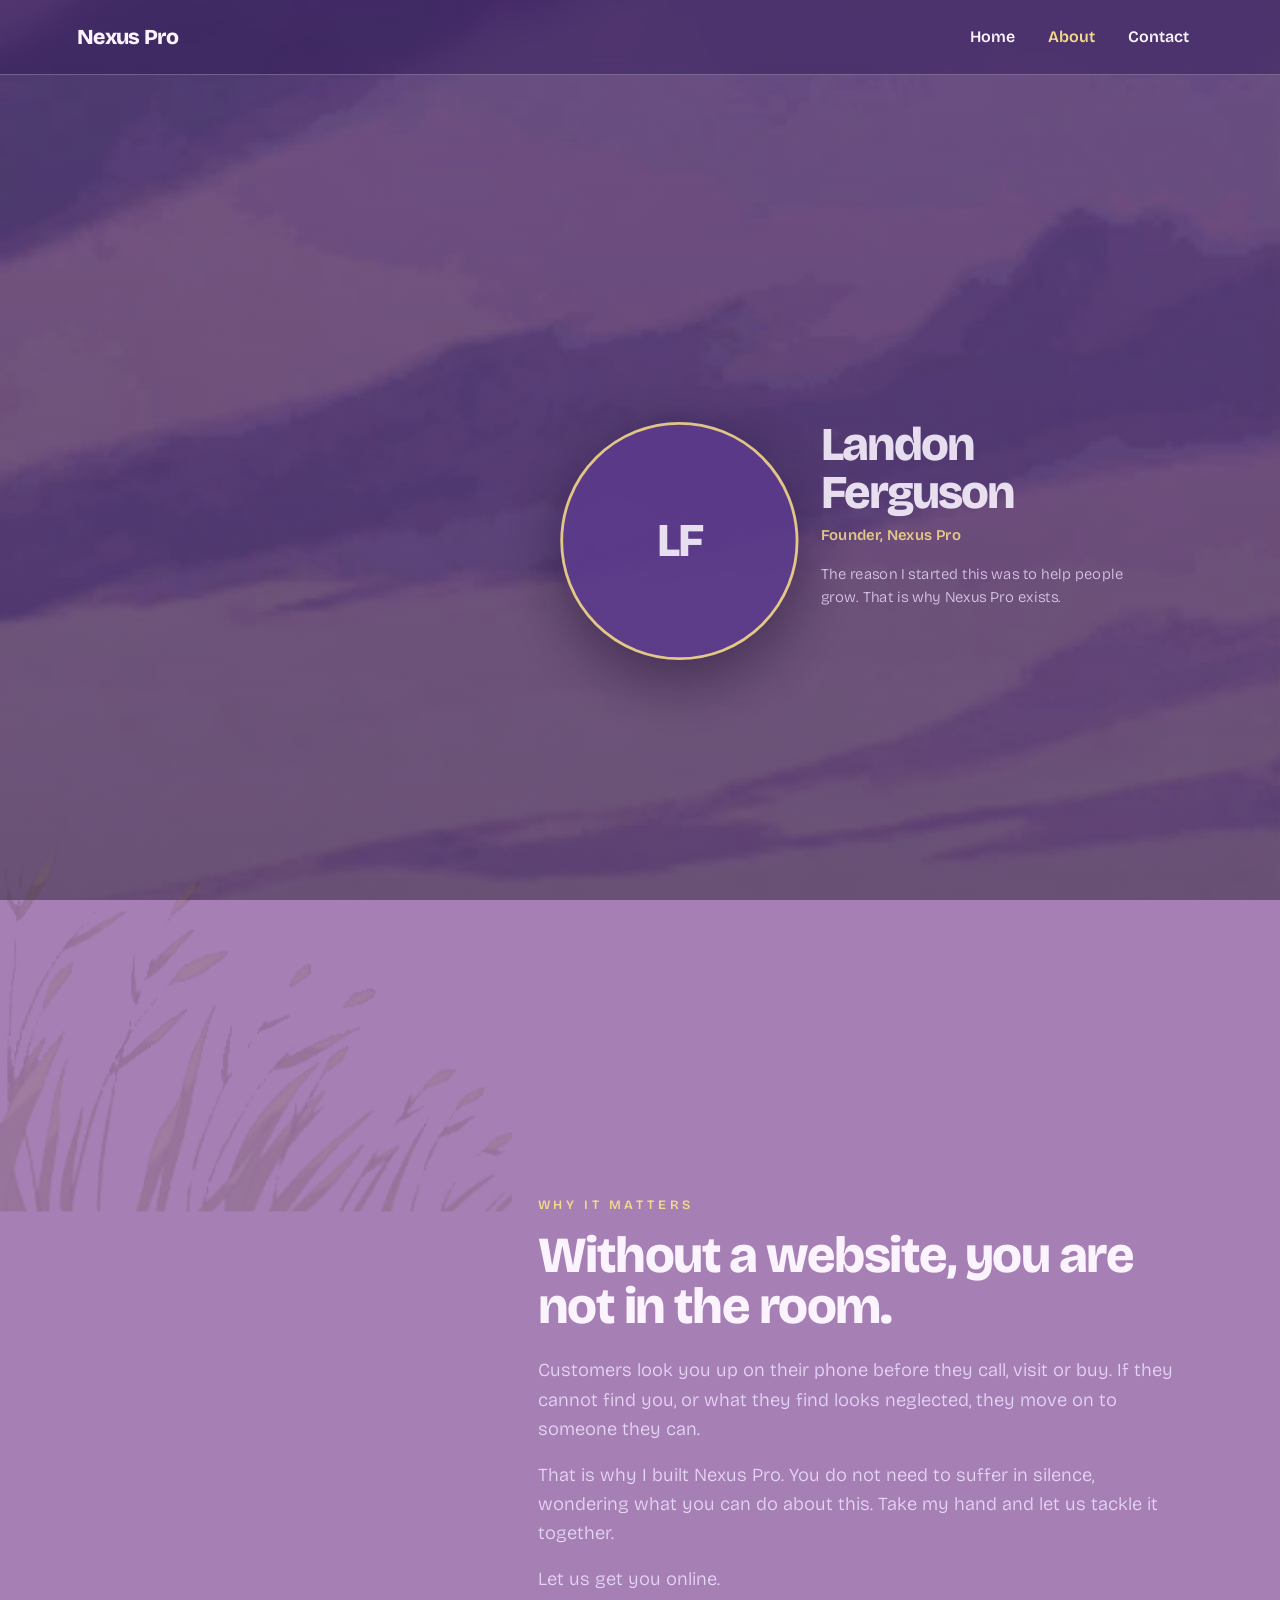
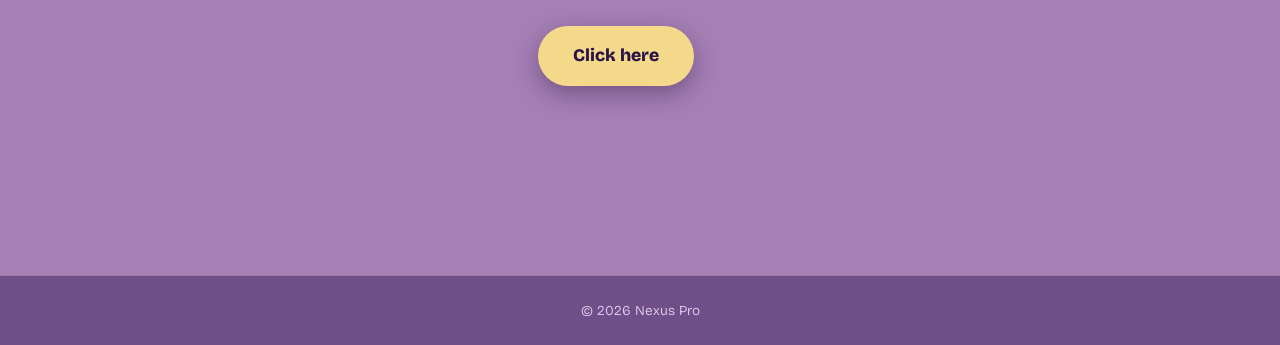
==== about.html @ a0be137f "Add files via upload" ====
<!DOCTYPE html>
<html lang="en">
<head>
<meta charset="utf-8">
<meta name="viewport" content="width=device-width, initial-scale=1">
<meta name="description" content="Nexus Pro builds websites and systems to help make your life better.">
<title>Nexus Pro | About</title>
<link rel="preconnect" href="https://fonts.googleapis.com">
<link rel="preconnect" href="https://fonts.gstatic.com" crossorigin>
<link rel="stylesheet" href="https://fonts.googleapis.com/css2?family=Bricolage+Grotesque:opsz,wght@12..96,200..800&amp;display=swap">
<link rel="stylesheet" href="style.css">
</head>
<body data-grass="scroll">

<picture class="sky">
  <source media="(min-width: 64em)" srcset="assets/sky-1200.jpg">
  <source media="(min-width: 37.5em)" srcset="assets/sky-900.jpg">
  <img src="assets/sky-600.jpg" srcset="assets/sky-600.jpg 600w, assets/sky-900.jpg 900w, assets/sky-1200.jpg 1200w" sizes="100vw" alt="">
</picture>

<header class="site-header">
  <a class="site-logo" href="index.html">Nexus Pro</a>
  <nav class="site-nav" aria-label="Main">
    <ul class="nav-list">
      <li><a class="nav-link" href="index.html">Home</a></li>
      <li><a class="nav-link" aria-current="page" href="about.html">About</a></li>
      <li><a class="nav-link" href="contact.html">Contact</a></li>
    </ul>
  </nav>
</header>

<main class="site-main">

  <section class="panel profile-section">
    <div class="pop">
      <div class="profile-photo" role="img" aria-label="Portrait placeholder for Landon Ferguson">LF</div>
      <div class="profile-text">
        <h1 class="profile-name">Landon Ferguson</h1>
        <p class="profile-role">Founder, Nexus Pro</p>
        <p class="profile-note">The reason I started this was to help people grow. That is why Nexus Pro exists.</p>
      </div>
    </div>
  </section>

  <section class="panel" id="why-it-matters">
    <div class="panel-inner">
      <p class="eyebrow">Why it matters</p>
      <h2 class="panel-title">Without a website, you are not in the room.</h2>
      <p class="panel-text">Customers look you up on their phone before they call, visit or buy. If they cannot find you, or what they find looks neglected, they move on to someone they can.</p>
      <p class="panel-text">That is why I built Nexus Pro. You do not need to suffer in silence, wondering what you can do about this. Take my hand and let us tackle it together.</p>
      <p class="panel-text">Let us get you online.</p>
      <a class="btn" href="contact.html">Click here</a>
    </div>
  </section>
</main>

<footer class="site-footer">
  <p class="footer-text">&copy; 2026 Nexus Pro</p>
</footer>

<video class="grass" src="assets/grass.webm" autoplay muted loop playsinline aria-hidden="true"></video>
<audio id="music" src="assets/calm.m4a" loop preload="auto"></audio>
<script src="script.js"></script>
</body>
</html>
---- style.css ----
/* ==========================================================================
   Nexus Pro | style.css  (Part 2: CSS styling and responsive design)

   Contents
   1. Reset
   2. Base styles (custom properties, body)
   3. Typography
   4. Layout (Grid and Flexbox)
   5. Components (cards, buttons, form, profile, grass)
   6. Interaction states (:hover, :focus, :active)
   7. Responsive design (breakpoints at 37.5em and 64em)

   Naming convention: kebab-case, block-element (e.g. .card-title).
   Approach: mobile first. Shared classes and inherited values keep the
   number of selectors low.
   ========================================================================== */


/* 1. RESET ---------------------------------------------------------------- */
*,
*::before,
*::after {
  box-sizing: border-box;
  margin: 0;
  padding: 0;
}

html {
  -webkit-text-size-adjust: 100%;
  scroll-behavior: smooth;
}

img,
picture,
video {
  display: block;
  max-width: 100%;
}

ul {
  list-style: none;
}

a {
  color: inherit;
  text-decoration: none;
}

button,
input {
  font: inherit;
  color: inherit;
}

button {
  cursor: pointer;
  border: 0;
  background: none;
}


/* 2. BASE STYLES ---------------------------------------------------------- */
:root {
  /* Font family */
  --font-main: "Bricolage Grotesque", "Helvetica Neue", Arial, sans-serif;

  /* Colour scheme */
  --color-text: #fbf4ff;
  --color-muted: #e6d6f5;
  --color-accent: #f4d98a;
  --color-ink: #2a1348;
  --color-glass: rgba(48, 24, 84, 0.45);
  --color-line: rgba(255, 255, 255, 0.25);

  /* Typography scale (ratio 1.333, perfect fourth), all in rem */
  --step-0: 1rem;
  --step-1: 1.333rem;
  --step-2: 1.777rem;
  --step-3: 2.369rem;
  --step-4: 3.157rem;
  --step-5: 4.209rem;
  --step-6: 5.61rem;
  --step-7: 7.477rem;

  /* Spacing */
  --space-1: 0.5rem;
  --space-2: 1rem;
  --space-3: 1.5rem;
  --space-4: 2.5rem;
  --space-5: 4rem;

  --radius: 1rem;
}

body {
  font-family: var(--font-main);
  font-size: var(--step-0);
  font-weight: 300;
  line-height: 1.6;
  color: var(--color-text);
  background-color: #a67fb5;
  min-height: 100vh;
  overflow-x: hidden;
}


/* 3. TYPOGRAPHY ----------------------------------------------------------- */
h1,
h2,
h3 {
  font-weight: 800;
  line-height: 1;
  letter-spacing: -0.03em;
}

h1 { font-size: var(--step-5); letter-spacing: -0.04em; }
h2 { font-size: var(--step-3); }
h3 { font-size: var(--step-1); letter-spacing: -0.01em; }

p {
  color: var(--color-muted);
  margin-bottom: var(--space-2);
}

.hero-title {
  font-size: var(--step-5);
  line-height: 0.9;
}

.hero-title-light {
  font-weight: 200;
}

.hero-lead {
  font-size: var(--step-1);
  font-weight: 200;
  line-height: 1.4;
  margin: var(--space-3) auto 0;
  max-width: 24ch;
}

.eyebrow,
.form-label {
  font-size: 0.8rem;
  font-weight: 600;
  letter-spacing: 0.28em;
  text-transform: uppercase;
  color: var(--color-accent);
}

.eyebrow {
  margin-bottom: var(--space-2);
}

.panel-title {
  font-size: var(--step-3);
  margin-bottom: var(--space-3);
}

.panel-text {
  font-size: 1.15rem;
}


/* 4. LAYOUT --------------------------------------------------------------- */
/* Page layout: CSS Grid with named areas */
body {
  display: grid;
  grid-template-columns: minmax(0, 1fr);
  grid-template-rows: auto 1fr auto;
  grid-template-areas:
    "header"
    "main"
    "footer";
}

.site-header { grid-area: header; }
.site-main   { grid-area: main; }
.site-footer { grid-area: footer; }

/* Header and navigation: Flexbox */
.site-header {
  position: sticky;
  top: 0;
  z-index: 20;
  display: flex;
  flex-wrap: wrap;
  justify-content: space-between;
  align-items: center;
  gap: var(--space-1);
  padding: var(--space-2) 5%;
  background-color: var(--color-glass);
  border-bottom: 1px solid var(--color-line);
  backdrop-filter: blur(10px);
}

.nav-list {
  display: flex;
  flex-direction: row;
  justify-content: flex-end;
  align-items: center;
  gap: 0.25rem;
}

/* Hero: Flexbox, centred */
.hero {
  min-height: 90vh;
  min-height: calc(100svh - 4rem);
  display: flex;
  flex-direction: column;
  justify-content: center;
  align-items: center;
  text-align: center;
  padding: var(--space-4) 5%;
}

/* Content panels */
.panel {
  min-height: 100vh;
  min-height: 100svh;
  display: flex;
  align-items: center;
  padding: 6rem 5% var(--space-5);
}

.panel-inner {
  width: 100%;
  max-width: 40rem;
  margin-inline: auto;
}

/* Card grid: one column on mobile */
.card-grid {
  display: grid;
  grid-template-columns: 1fr;
  gap: var(--space-2);
}

/* Profile: Grid with named areas */
.pop {
  display: grid;
  grid-template-columns: 1fr;
  grid-template-areas:
    "photo"
    "text";
  justify-items: center;
  gap: var(--space-3);
  width: 100%;
  max-width: 40rem;
  margin-inline: auto;
  text-align: center;
}

.profile-photo { grid-area: photo; }
.profile-text  { grid-area: text; }

/* Contact form: Flexbox column */
.contact-form {
  display: flex;
  flex-direction: column;
  align-items: stretch;
  gap: var(--space-1);
}

/* Contact page fits one screen between header and footer */
.contact-section {
  min-height: calc(100svh - 8.5rem);
  padding-bottom: var(--space-4);
}

/* Footer */
.site-footer {
  padding: var(--space-3) 5%;
  text-align: center;
  background-color: var(--color-glass);
  border-top: 1px solid var(--color-line);
}

.footer-text {
  margin: 0;
  font-size: 0.85rem;
}


/* 5. COMPONENTS ----------------------------------------------------------- */
/* Background sky (responsive image, see <picture> in the HTML) */
.sky {
  position: fixed;
  inset: 0;
  z-index: -1;
}

.sky img {
  width: 100%;
  height: 100%;
  object-fit: cover;
}

.sky::after {
  content: "";
  position: absolute;
  inset: 0;
  background-image: linear-gradient(rgba(36, 16, 66, 0.38), rgba(36, 16, 66, 0.5));
}

.site-logo {
  font-size: var(--step-1);
  font-weight: 800;
  letter-spacing: -0.03em;
}

.nav-link {
  display: block;
  padding: 0.4rem 0.7rem;
  font-size: 0.95rem;
  font-weight: 600;
  border-radius: 999px;
  transition: background-color 0.2s, color 0.2s, transform 0.1s;
}

.nav-link[aria-current="page"] {
  color: var(--color-accent);
}

/* Cards */
.card {
  padding: var(--space-3);
  background-color: var(--color-glass);
  border: 1px solid var(--color-line);
  border-radius: var(--radius);
  box-shadow: 0 10px 30px rgba(20, 8, 40, 0.3);
  transition: transform 0.2s, border-color 0.2s, box-shadow 0.2s;
}

.card-title {
  margin-bottom: var(--space-1);
  color: var(--color-text);
}

.card-text {
  margin: 0;
}

/* Profile */
.profile-photo {
  display: grid;
  place-items: center;
  width: 10rem;
  aspect-ratio: 1;
  font-size: var(--step-4);
  font-weight: 800;
  letter-spacing: -0.04em;
  color: var(--color-text);
  background-color: #5b3a8c;
  border: 3px solid var(--color-accent);
  border-radius: 50%;
  box-shadow: 0 20px 60px rgba(20, 8, 40, 0.5);
}

.profile-name {
  font-size: var(--step-3);
  margin-bottom: var(--space-1);
}

.profile-role {
  font-size: var(--step-0);
  color: var(--color-accent);
  font-weight: 600;
}

.profile-note {
  margin: var(--space-2) 0 0;
}

/* Buttons */
.btn {
  display: inline-flex;
  justify-content: center;
  align-items: center;
  align-self: flex-start;
  margin-top: var(--space-2);
  padding: 1rem 2.2rem;
  font-size: 1.1rem;
  font-weight: 800;
  color: var(--color-ink);
  background-color: var(--color-accent);
  border-radius: 999px;
  box-shadow: 0 8px 24px rgba(20, 8, 40, 0.35);
  transition: transform 0.15s, background-color 0.2s, box-shadow 0.2s;
}

/* Form fields */
.form-input {
  width: 100%;
  margin-bottom: var(--space-2);
  padding: 0.9rem 1rem;
  font-weight: 300;
  color: var(--color-text);
  background-color: var(--color-glass);
  border: 1px solid var(--color-line);
  border-radius: 0.75rem;
  transition: border-color 0.2s, box-shadow 0.2s;
}

.form-note {
  margin: var(--space-2) 0 0;
}

.form-note a {
  color: var(--color-accent);
  text-decoration: underline;
}

/* Grass overlay: transparent video fixed to the bottom-left, always in front */
.grass {
  position: fixed;
  left: 0;
  bottom: 0;
  z-index: 10;
  width: 55vw;
  height: auto;
  aspect-ratio: 570 / 422;
  opacity: 0;
  pointer-events: none;
  -webkit-mask-image: linear-gradient(to bottom, transparent 0, #000 14%);
  mask-image: linear-gradient(to bottom, transparent 0, #000 14%);
}


/* 6. INTERACTION STATES --------------------------------------------------- */
.nav-link:hover {
  background-color: rgba(255, 255, 255, 0.15);
  color: var(--color-accent);
}

.nav-link:active,
.btn:active {
  transform: scale(0.96);
}

.card:hover {
  transform: translateY(-4px);
  border-color: var(--color-accent);
  box-shadow: 0 16px 40px rgba(20, 8, 40, 0.45);
}

.btn:hover {
  background-color: #fbe9b0;
  box-shadow: 0 12px 30px rgba(20, 8, 40, 0.5);
  transform: translateY(-2px);
}

.form-input:hover {
  border-color: rgba(255, 255, 255, 0.5);
}

.form-input:focus {
  outline: none;
  border-color: var(--color-accent);
  box-shadow: 0 0 0 3px rgba(244, 217, 138, 0.35);
}

.nav-link:focus-visible,
.btn:focus-visible,
.site-logo:focus-visible {
  outline: 2px solid var(--color-accent);
  outline-offset: 3px;
}

@media (prefers-reduced-motion: reduce) {
  * {
    transition: none !important;
    scroll-behavior: auto !important;
  }
}


/* 7. RESPONSIVE DESIGN ---------------------------------------------------- */
/* Mobile (default, under 37.5em / 600px): single column, set above. */

/* Tablet: 37.5em (600px) and up */
@media (min-width: 37.5em) {
  .panel-title { font-size: var(--step-4); }
  .hero-title { font-size: var(--step-6); }
  .hero-lead { font-size: var(--step-2); }
  .profile-name { font-size: var(--step-4); }

  .site-header { padding-inline: 6%; }
  .nav-link { padding: 0.5rem 0.9rem; font-size: 1rem; }

  /* Two-column card grid */
  .card-grid {
    grid-template-columns: repeat(2, 1fr);
  }

  /* Profile switches to two columns: photo beside text */
  .pop {
    grid-template-columns: auto 1fr;
    grid-template-areas: "photo text";
    justify-items: start;
    text-align: left;
  }

  .profile-photo { width: 14rem; }
  .grass { width: 45vw; }
}

/* Desktop: 64em (1024px) and up */
@media (min-width: 64em) {
  .hero-title { font-size: var(--step-7); }
  .hero-lead { font-size: var(--step-3); }

  /* Content sits on the right so the grass has room on the left */
  .panel-inner,
  .pop {
    margin-left: auto;
    margin-right: 0;
  }

  .panel { padding-right: 8%; }
  .profile-photo { width: 16rem; }
  .grass { width: min(40vw, 36rem); }
}
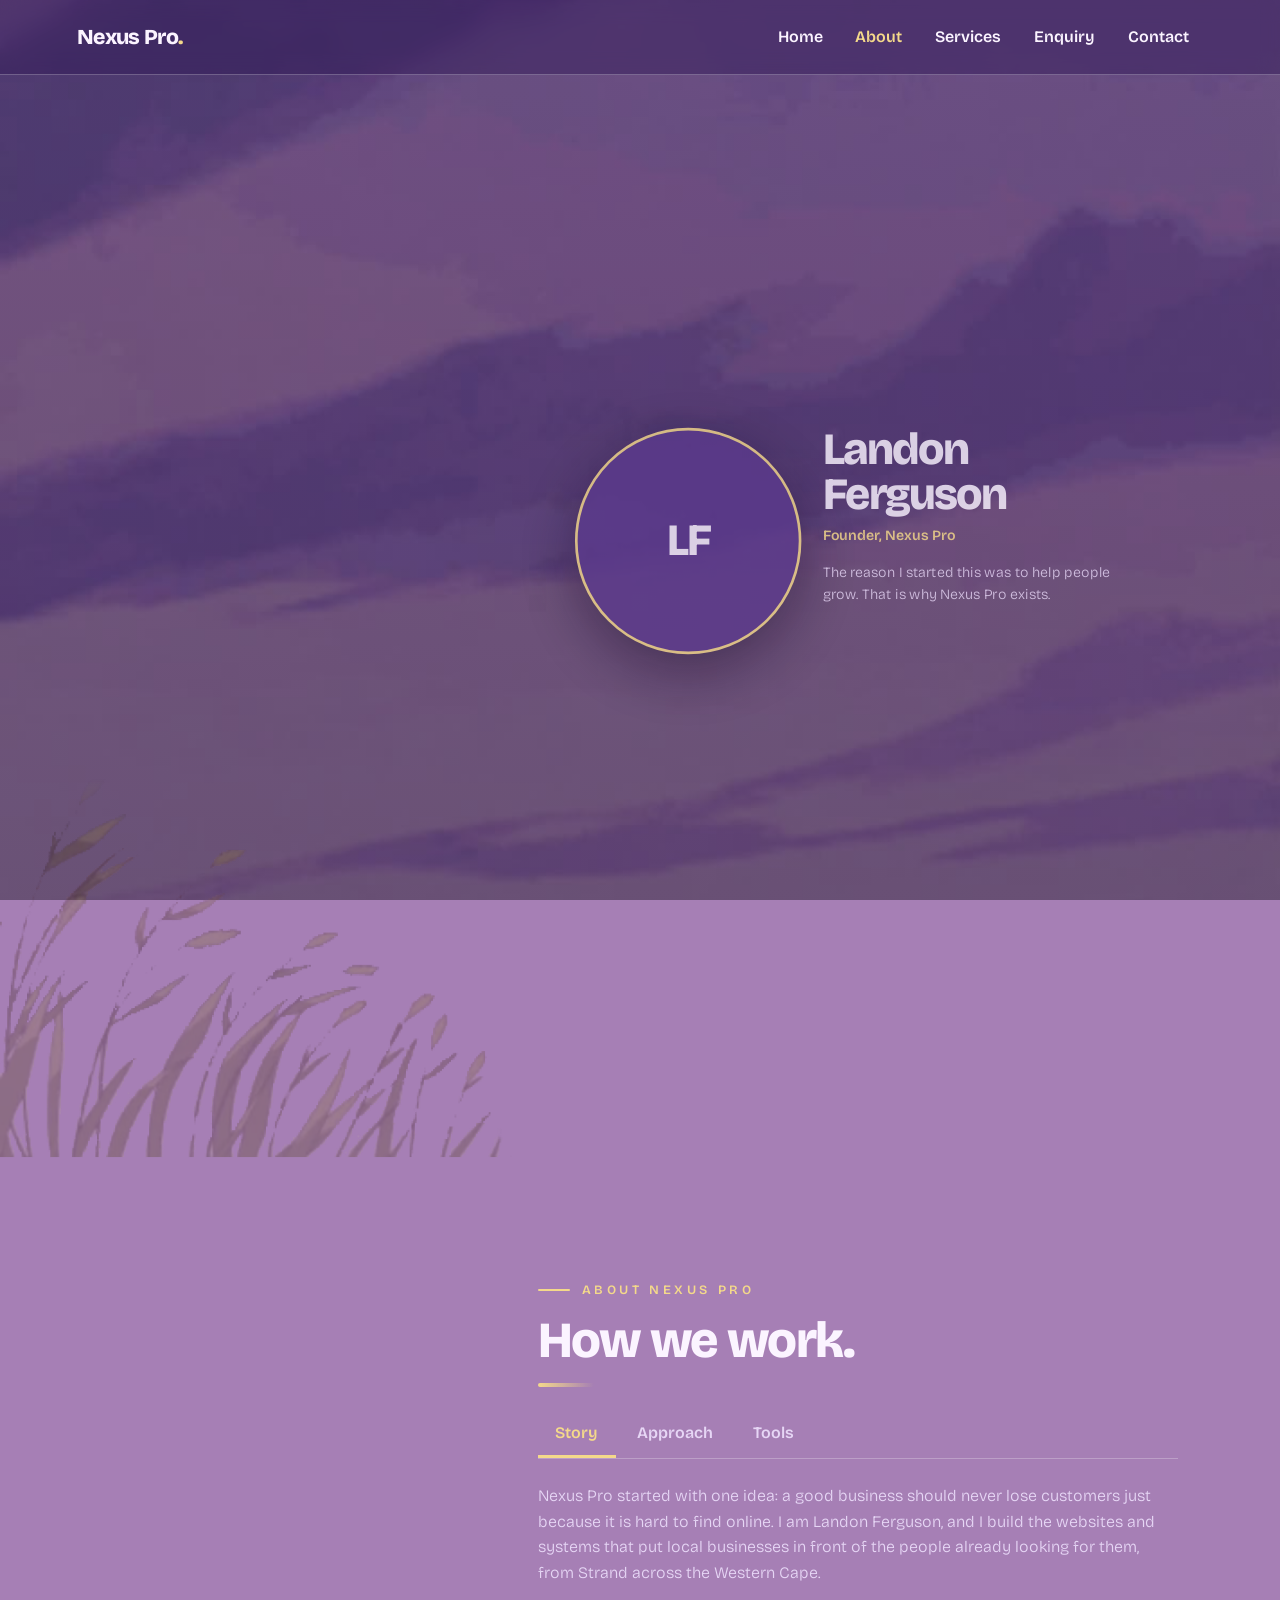
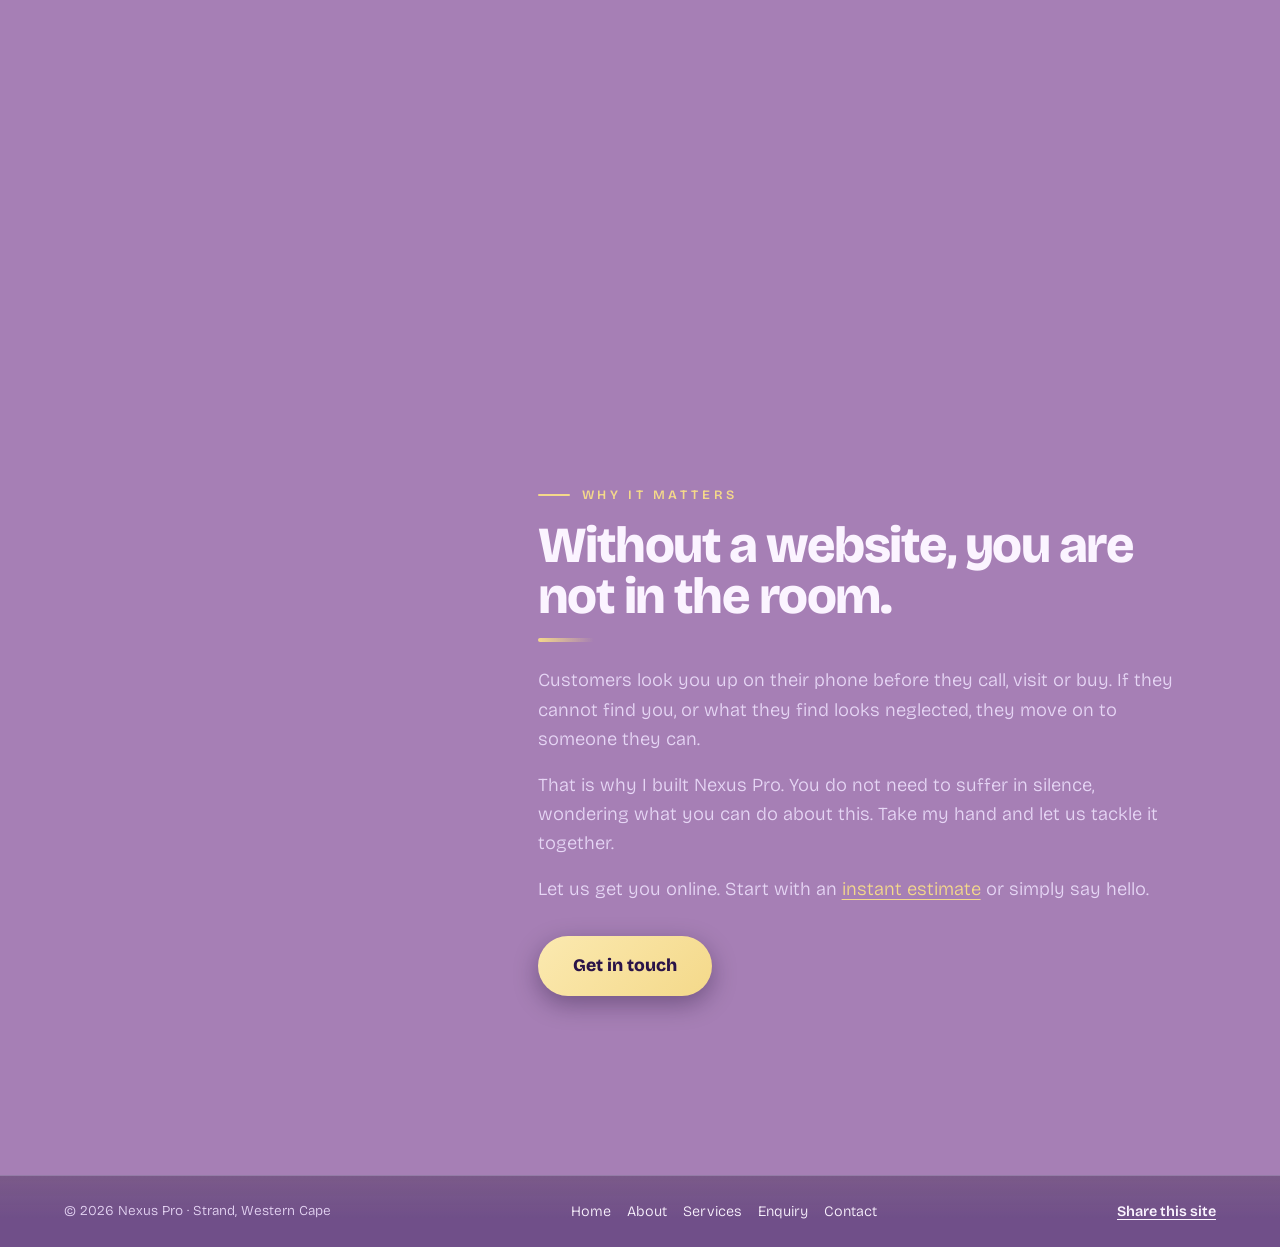
==== commit 42e611c8: "Add files via upload" ====
--- a/about.html
+++ b/about.html
@@ -3,8 +3,20 @@
 <head>
 <meta charset="utf-8">
 <meta name="viewport" content="width=device-width, initial-scale=1">
-<meta name="description" content="Nexus Pro builds websites and systems to help make your life better.">
-<title>Nexus Pro | About</title>
+<title>About Nexus Pro | Website Developer in Strand</title>
+<meta name="description" content="Meet Landon Ferguson, founder of Nexus Pro, a Strand web developer who builds websites and systems that help small businesses grow online.">
+<link rel="canonical" href="https://nexus-pro.netlify.app/about.html">
+<meta property="og:type" content="website">
+<meta property="og:site_name" content="Nexus Pro">
+<meta property="og:locale" content="en_ZA">
+<meta property="og:title" content="About Nexus Pro | Website Developer in Strand">
+<meta property="og:description" content="Meet Landon Ferguson, founder of Nexus Pro, a Strand web developer who builds websites and systems that help small businesses grow online.">
+<meta property="og:url" content="https://nexus-pro.netlify.app/about.html">
+<meta property="og:image" content="https://nexus-pro.netlify.app/assets/nexus-pro-social-preview.jpg">
+<meta property="og:image:alt" content="Nexus Pro: websites and systems that work">
+<meta name="twitter:card" content="summary_large_image">
+<meta name="theme-color" content="#2a1348">
+<link rel="icon" href="assets/favicon.svg" type="image/svg+xml">
 <link rel="preconnect" href="https://fonts.googleapis.com">
 <link rel="preconnect" href="https://fonts.gstatic.com" crossorigin>
 <link rel="stylesheet" href="https://fonts.googleapis.com/css2?family=Bricolage+Grotesque:opsz,wght@12..96,200..800&amp;display=swap">
@@ -12,32 +24,73 @@
 </head>
 <body data-grass="scroll">
 
+<a class="skip-link" href="#main">Skip to main content</a>
+
 <picture class="sky">
-  <source media="(min-width: 64em)" srcset="assets/sky-1200.jpg">
-  <source media="(min-width: 37.5em)" srcset="assets/sky-900.jpg">
-  <img src="assets/sky-600.jpg" srcset="assets/sky-600.jpg 600w, assets/sky-900.jpg 900w, assets/sky-1200.jpg 1200w" sizes="100vw" alt="">
+  <source media="(min-width: 64em)" srcset="assets/purple-sky-background-1200.jpg">
+  <source media="(min-width: 37.5em)" srcset="assets/purple-sky-background-900.jpg">
+  <img src="assets/purple-sky-background-600.jpg" srcset="assets/purple-sky-background-600.jpg 600w, assets/purple-sky-background-900.jpg 900w, assets/purple-sky-background-1200.jpg 1200w" sizes="100vw" alt="" width="1200" height="881" fetchpriority="high">
 </picture>
 
 <header class="site-header">
   <a class="site-logo" href="index.html">Nexus Pro</a>
-  <nav class="site-nav" aria-label="Main">
+  <button class="nav-toggle" type="button" aria-expanded="false" aria-controls="site-nav">
+    <span class="nav-toggle-bars" aria-hidden="true"></span>
+    <span class="visually-hidden">Menu</span>
+  </button>
+  <nav class="site-nav" id="site-nav" aria-label="Main">
     <ul class="nav-list">
       <li><a class="nav-link" href="index.html">Home</a></li>
       <li><a class="nav-link" aria-current="page" href="about.html">About</a></li>
+      <li><a class="nav-link" href="services.html">Services</a></li>
+      <li><a class="nav-link" href="enquiry.html">Enquiry</a></li>
       <li><a class="nav-link" href="contact.html">Contact</a></li>
     </ul>
   </nav>
 </header>
 
-<main class="site-main">
+<main class="site-main" id="main">
 
   <section class="panel profile-section">
     <div class="pop">
-      <div class="profile-photo" role="img" aria-label="Portrait placeholder for Landon Ferguson">LF</div>
+      <div class="profile-photo" role="img" aria-label="Landon Ferguson initials monogram">LF</div>
       <div class="profile-text">
         <h1 class="profile-name">Landon Ferguson</h1>
         <p class="profile-role">Founder, Nexus Pro</p>
         <p class="profile-note">The reason I started this was to help people grow. That is why Nexus Pro exists.</p>
+      </div>
+    </div>
+  </section>
+
+  <section class="panel" id="about-tabs">
+    <div class="panel-inner">
+      <p class="eyebrow">About Nexus Pro</p>
+      <h2 class="panel-title">How we work.</h2>
+      <div class="tabs" data-reveal>
+        <div class="tablist" role="tablist" aria-label="About Nexus Pro">
+          <button class="tab" type="button" role="tab" id="tab-story" aria-selected="true" aria-controls="panel-story">Story</button>
+          <button class="tab" type="button" role="tab" id="tab-approach" aria-selected="false" aria-controls="panel-approach" tabindex="-1">Approach</button>
+          <button class="tab" type="button" role="tab" id="tab-tools" aria-selected="false" aria-controls="panel-tools" tabindex="-1">Tools</button>
+        </div>
+        <div class="tabpanel" role="tabpanel" id="panel-story" aria-labelledby="tab-story" tabindex="0">
+          <p>Nexus Pro started with one idea: a good business should never lose customers just because it is hard to find online. I am Landon Ferguson, and I build the websites and systems that put local businesses in front of the people already looking for them, from Strand across the Western Cape.</p>
+        </div>
+        <div class="tabpanel" role="tabpanel" id="panel-approach" aria-labelledby="tab-approach" tabindex="0" hidden>
+          <ol class="panel-list">
+            <li><strong>Listen.</strong> We agree on your goals and what success looks like.</li>
+            <li><strong>Design.</strong> You see the layout before anything is built.</li>
+            <li><strong>Build.</strong> Fast, mobile-friendly pages with clean code.</li>
+            <li><strong>Launch and support.</strong> We publish, test everything and stay available.</li>
+          </ol>
+        </div>
+        <div class="tabpanel" role="tabpanel" id="panel-tools" aria-labelledby="tab-tools" tabindex="0" hidden>
+          <ul class="panel-list">
+            <li>HTML, CSS and JavaScript for the foundations.</li>
+            <li>Leaflet and OpenStreetMap for interactive maps.</li>
+            <li>GitHub to keep every change on record, and Netlify to publish.</li>
+          </ul>
+          <p>Nothing exotic: tools that are fast, secure and easy to maintain. See the <a class="text-link" href="services.html">full list of services</a>.</p>
+        </div>
       </div>
     </div>
   </section>
@@ -48,18 +101,22 @@
       <h2 class="panel-title">Without a website, you are not in the room.</h2>
       <p class="panel-text">Customers look you up on their phone before they call, visit or buy. If they cannot find you, or what they find looks neglected, they move on to someone they can.</p>
       <p class="panel-text">That is why I built Nexus Pro. You do not need to suffer in silence, wondering what you can do about this. Take my hand and let us tackle it together.</p>
-      <p class="panel-text">Let us get you online.</p>
-      <a class="btn" href="contact.html">Click here</a>
+      <p class="panel-text">Let us get you online. Start with an <a class="text-link" href="enquiry.html">instant estimate</a> or simply say hello.</p>
+      <a class="btn" href="contact.html">Get in touch</a>
     </div>
   </section>
 </main>
 
 <footer class="site-footer">
-  <p class="footer-text">&copy; 2026 Nexus Pro</p>
+  <div class="footer-inner">
+    <p class="footer-text">&copy; 2026 Nexus Pro &middot; Strand, Western Cape</p>
+    <nav class="footer-nav" aria-label="Footer"><a href="index.html">Home</a><a href="about.html">About</a><a href="services.html">Services</a><a href="enquiry.html">Enquiry</a><a href="contact.html">Contact</a></nav>
+    <button class="footer-share" type="button" data-share>Share this site</button>
+  </div>
 </footer>
 
-<video class="grass" src="assets/grass.webm" autoplay muted loop playsinline aria-hidden="true"></video>
-<audio id="music" src="assets/calm.m4a" loop preload="auto"></audio>
-<script src="script.js"></script>
+<video class="grass" src="assets/grass.webm" muted loop playsinline preload="none" width="570" height="422" aria-hidden="true"></video>
+<audio id="music" src="assets/calm.m4a" loop preload="metadata"></audio>
+<script src="script.js" defer></script>
 </body>
 </html>
--- a/style.css
+++ b/style.css
@@ -9,6 +9,12 @@
    5. Components (cards, buttons, form, profile, grass)
    6. Interaction states (:hover, :focus, :active)
    7. Responsive design (breakpoints at 37.5em and 64em)
+   8. Part 3: accessibility helpers, footer, reveal animation
+   9. Part 3: accordion, tabs, modal
+  10. Part 3: services catalogue
+  11. Part 3: forms, results, map
+  12. Part 3: responsive additions
+  13. Part 2 feedback fixes: hamburger menu, tablet scale, grass, decoration, images
 
    Naming convention: kebab-case, block-element (e.g. .card-title).
    Approach: mobile first. Shared classes and inherited values keep the
@@ -197,9 +203,10 @@
 .nav-list {
   display: flex;
   flex-direction: row;
+  flex-wrap: wrap;
   justify-content: flex-end;
   align-items: center;
-  gap: 0.25rem;
+  gap: 0.1rem;
 }
 
 /* Hero: Flexbox, centred */
@@ -311,8 +318,8 @@
 
 .nav-link {
   display: block;
-  padding: 0.4rem 0.7rem;
-  font-size: 0.95rem;
+  padding: 0.55rem 0.5rem;
+  font-size: 0.9rem;
   font-weight: 600;
   border-radius: 999px;
   transition: background-color 0.2s, color 0.2s, transform 0.1s;
@@ -521,3 +528,631 @@
   .profile-photo { width: 16rem; }
   .grass { width: min(40vw, 36rem); }
 }
+
+
+/* 8. PART 3: ACCESSIBILITY HELPERS, FOOTER, REVEAL ------------------------ */
+/* Author display rules (such as .btn) would otherwise override the hidden attribute */
+[hidden] { display: none !important; }
+
+.skip-link {
+  position: absolute;
+  left: var(--space-2);
+  top: -5rem;
+  z-index: 100;
+  padding: 0.7rem 1.2rem;
+  font-weight: 800;
+  color: var(--color-ink);
+  background-color: var(--color-accent);
+  border-radius: 999px;
+  transition: top 0.2s;
+}
+
+.skip-link:focus { top: var(--space-1); }
+
+.visually-hidden,
+.hp-field {
+  position: absolute;
+  width: 1px;
+  height: 1px;
+  margin: -1px;
+  overflow: hidden;
+  clip: rect(0 0 0 0);
+  white-space: nowrap;
+  border: 0;
+}
+
+.text-link {
+  color: var(--color-accent);
+  text-decoration: underline;
+  text-underline-offset: 0.2em;
+}
+
+.text-link:hover { color: #fbe9b0; }
+
+.panel-text a:not(.btn),
+.accordion-panel a {
+  color: var(--color-accent);
+  text-decoration: underline;
+  text-underline-offset: 0.2em;
+}
+
+.panel-top { align-items: flex-start; min-height: 0; padding-top: 7rem; }
+.panel-compact { min-height: 0; }
+.panel-inner-wide { max-width: 60rem; }
+
+.panel-list {
+  margin: 0 0 var(--space-2) 1.4rem;
+  color: var(--color-muted);
+  list-style: disc;
+}
+
+ol.panel-list { list-style: decimal; }
+.panel-list li { margin-bottom: 0.4rem; }
+.panel-list strong { color: var(--color-text); font-weight: 600; }
+
+.hero-actions {
+  display: flex;
+  flex-wrap: wrap;
+  justify-content: center;
+  gap: var(--space-2);
+  margin-top: var(--space-3);
+}
+
+.hero-actions .btn { margin-top: 0; }
+
+.btn-ghost {
+  color: var(--color-text);
+  background-color: transparent;
+  border: 1px solid var(--color-accent);
+  box-shadow: none;
+}
+
+.btn-ghost:hover { color: var(--color-ink); }
+.btn-small { padding: 0.65rem 1.3rem; font-size: 0.95rem; }
+.btn[disabled] { opacity: 0.6; cursor: wait; }
+
+.footer-inner {
+  display: flex;
+  flex-wrap: wrap;
+  justify-content: space-between;
+  align-items: center;
+  gap: var(--space-2);
+}
+
+.footer-nav { display: flex; flex-wrap: wrap; gap: 0.25rem 1rem; font-size: 0.9rem; }
+.footer-nav a:hover,
+.footer-share:hover { color: var(--color-accent); text-decoration: underline; }
+.footer-share { font-size: 0.9rem; font-weight: 600; text-decoration: underline; text-underline-offset: 0.2em; }
+.footer-nav a:focus-visible,
+.footer-share:focus-visible,
+.text-link:focus-visible,
+.panel-text a:focus-visible { outline: 2px solid var(--color-accent); outline-offset: 3px; border-radius: 4px; }
+
+/* Scroll reveal: JavaScript adds .reveal, then .is-visible when the element enters the screen */
+.reveal {
+  opacity: 0;
+  transform: translateY(1.5rem);
+  transition: opacity 0.6s ease, transform 0.6s ease;
+  transition-delay: calc(var(--i, 0) * 80ms);
+}
+
+.reveal.is-visible { opacity: 1; transform: none; }
+
+@keyframes fade-up {
+  from { opacity: 0; transform: translateY(0.5rem); }
+  to { opacity: 1; transform: none; }
+}
+
+
+/* 9. PART 3: ACCORDION, TABS, MODAL --------------------------------------- */
+.accordion { display: grid; gap: var(--space-1); margin-bottom: var(--space-2); }
+
+.accordion-item {
+  overflow: hidden;
+  background-color: var(--color-glass);
+  border: 1px solid var(--color-line);
+  border-radius: var(--radius);
+}
+
+.accordion-heading { font-size: var(--step-1); line-height: 1.2; }
+
+.accordion-trigger {
+  display: flex;
+  justify-content: space-between;
+  align-items: center;
+  gap: var(--space-2);
+  width: 100%;
+  min-height: 3.5rem;
+  padding: var(--space-2) var(--space-3);
+  font-weight: 600;
+  text-align: left;
+  transition: background-color 0.2s;
+}
+
+.accordion-trigger::after {
+  content: "+";
+  flex: none;
+  font-size: var(--step-2);
+  line-height: 1;
+  color: var(--color-accent);
+  transition: transform 0.25s;
+}
+
+.accordion-trigger:hover { background-color: rgba(255, 255, 255, 0.08); }
+.accordion-trigger[aria-expanded="true"]::after { transform: rotate(45deg); }
+.accordion-trigger:focus-visible { outline: 2px solid var(--color-accent); outline-offset: -4px; }
+
+.accordion-panel {
+  display: grid;
+  grid-template-rows: 0fr;
+  transition: grid-template-rows 0.3s ease;
+}
+
+.accordion-panel.is-open { grid-template-rows: 1fr; }
+.accordion-panel-inner { min-height: 0; overflow: hidden; }
+.accordion-panel-inner p { margin: 0; padding: 0 var(--space-3) var(--space-3); }
+
+.tablist {
+  display: flex;
+  flex-wrap: wrap;
+  gap: 0.25rem;
+  margin-bottom: var(--space-3);
+  border-bottom: 1px solid var(--color-line);
+}
+
+.tab {
+  min-height: 2.75rem;
+  padding: 0.6rem 1.1rem;
+  font-weight: 600;
+  color: var(--color-muted);
+  border-bottom: 3px solid transparent;
+  border-radius: 0.5rem 0.5rem 0 0;
+  transition: color 0.2s, background-color 0.2s, border-color 0.2s;
+}
+
+.tab:hover { color: var(--color-accent); background-color: rgba(255, 255, 255, 0.08); }
+.tab[aria-selected="true"] { color: var(--color-accent); border-bottom-color: var(--color-accent); }
+.tab:focus-visible,
+.tabpanel:focus-visible { outline: 2px solid var(--color-accent); outline-offset: 2px; }
+.tabpanel { animation: fade-up 0.35s ease; }
+.tabpanel[hidden] { display: none; }
+
+.modal {
+  width: min(36rem, calc(100% - 2rem));
+  max-height: calc(100dvh - 2rem);
+  margin: auto;
+  padding: 0;
+  overflow: auto;
+  color: var(--color-text);
+  background-color: #2c1650;
+  border: 1px solid var(--color-line);
+  border-radius: var(--radius);
+  box-shadow: 0 30px 80px rgba(10, 4, 24, 0.6);
+  opacity: 0;
+  transform: translateY(1rem) scale(0.97);
+  transition: opacity 0.25s, transform 0.25s, overlay 0.25s allow-discrete, display 0.25s allow-discrete;
+}
+
+.modal[open] { opacity: 1; transform: none; }
+
+@starting-style {
+  .modal[open] { opacity: 0; transform: translateY(1rem) scale(0.97); }
+}
+
+.modal::backdrop {
+  background-color: rgba(16, 6, 34, 0.65);
+  backdrop-filter: blur(4px);
+}
+
+.modal-body { position: relative; padding: var(--space-4) var(--space-3) var(--space-3); }
+.modal-title { font-size: var(--step-3); margin-bottom: var(--space-2); }
+.modal-subtitle { margin: var(--space-2) 0 var(--space-1); font-size: var(--step-0); letter-spacing: 0.02em; color: var(--color-accent); }
+
+.modal-close {
+  position: absolute;
+  top: var(--space-1);
+  right: var(--space-1);
+  display: grid;
+  place-items: center;
+  width: 2.75rem;
+  height: 2.75rem;
+  font-size: var(--step-2);
+  line-height: 1;
+  border-radius: 50%;
+  transition: background-color 0.2s;
+}
+
+.modal-close:hover { background-color: rgba(255, 255, 255, 0.15); }
+.modal-close:focus-visible { outline: 2px solid var(--color-accent); }
+body:has(dialog[open]) { overflow: hidden; }
+
+
+/* 10. PART 3: SERVICES CATALOGUE ------------------------------------------ */
+.catalogue-controls { display: grid; grid-template-columns: 1fr; gap: 0 var(--space-2); margin-top: var(--space-3); }
+
+.catalogue-bar {
+  display: flex;
+  flex-wrap: wrap;
+  justify-content: space-between;
+  align-items: center;
+  gap: var(--space-1);
+  min-height: 2.75rem;
+  margin-bottom: var(--space-2);
+}
+
+.catalogue-status { margin: 0; font-size: 0.95rem; }
+.catalogue-message { padding: var(--space-3); background-color: var(--color-glass); border: 1px solid var(--color-line); border-radius: var(--radius); }
+.catalogue-message[hidden] { display: none; }
+.catalogue-message p { margin-bottom: var(--space-2); }
+.catalogue-message p:last-child { margin-bottom: 0; }
+
+.service-grid { display: grid; grid-template-columns: 1fr; gap: var(--space-2); }
+.service-card { display: flex; flex-direction: column; align-items: flex-start; }
+.service-card .card-text { flex: 1; margin-bottom: var(--space-2); }
+
+.pill {
+  display: inline-block;
+  margin-bottom: var(--space-1);
+  padding: 0.2rem 0.7rem;
+  font-size: 0.72rem;
+  font-weight: 600;
+  letter-spacing: 0.14em;
+  text-transform: uppercase;
+  color: var(--color-ink);
+  background-color: var(--color-accent);
+  border-radius: 999px;
+}
+
+.price { margin-bottom: 0.25rem; font-size: var(--step-2); font-weight: 800; line-height: 1.1; color: var(--color-text); }
+.price-unit { font-size: 0.9rem; font-weight: 300; color: var(--color-muted); }
+.service-meta { margin-bottom: var(--space-2); font-size: 0.95rem; }
+
+
+/* 11. PART 3: FORMS, RESULTS, MAP ----------------------------------------- */
+.form-field { display: flex; flex-direction: column; }
+.form-field .form-input { margin-bottom: 0.25rem; }
+.form-optional { font-weight: 300; letter-spacing: 0.05em; text-transform: none; color: var(--color-muted); }
+.form-hint { margin: 0 0 0.35rem; font-size: 0.85rem; }
+.form-error { min-height: 1.4rem; margin: 0 0 var(--space-1); font-size: 0.9rem; color: #ffb3a7; }
+.form-input[aria-invalid="true"] { border-color: #ff9d8e; }
+.form-input[aria-invalid="true"]:focus { box-shadow: 0 0 0 3px rgba(255, 157, 142, 0.35); }
+.form-input option { color: var(--color-ink); background-color: #fbf4ff; }
+textarea.form-input { min-height: 8rem; resize: vertical; }
+.form-counter { margin: -0.5rem 0 var(--space-1); font-size: 0.85rem; text-align: right; }
+
+.form-summary {
+  margin-bottom: var(--space-2);
+  padding: var(--space-2);
+  color: #ffd9d2;
+  background-color: rgba(120, 30, 20, 0.45);
+  border: 1px solid #ff9d8e;
+  border-radius: 0.75rem;
+}
+
+.form-summary[hidden],
+.result[hidden] { display: none; }
+
+.form-fieldset { margin-bottom: var(--space-2); border: 0; }
+.form-fieldset legend { margin-bottom: 0.35rem; }
+
+.choice { display: flex; align-items: center; gap: 0.7rem; min-height: 2.75rem; cursor: pointer; }
+.choice input { flex: none; width: 1.3rem; height: 1.3rem; accent-color: var(--color-accent); }
+.choice input:focus-visible { outline: 2px solid var(--color-accent); outline-offset: 2px; }
+
+.result {
+  margin-top: var(--space-4);
+  padding: var(--space-3);
+  background-color: var(--color-glass);
+  border: 1px solid var(--color-accent);
+  border-radius: var(--radius);
+  box-shadow: 0 10px 30px rgba(20, 8, 40, 0.3);
+  animation: fade-up 0.4s ease;
+}
+
+.result:focus { outline: none; }
+.result-title { margin-bottom: var(--space-2); font-size: var(--step-2); }
+.result-list { margin-bottom: var(--space-2); }
+.result-row { display: grid; grid-template-columns: 1fr; padding: 0.6rem 0; border-bottom: 1px solid var(--color-line); }
+.result-row dt { font-size: 0.8rem; font-weight: 600; letter-spacing: 0.18em; text-transform: uppercase; color: var(--color-accent); }
+.result-row dd { color: var(--color-text); font-weight: 600; }
+.result-note { font-size: 0.95rem; }
+.result-actions { display: flex; flex-wrap: wrap; gap: var(--space-1); }
+.result-actions .btn { margin-top: 0; }
+
+.email-preview {
+  max-height: 16rem;
+  margin-bottom: var(--space-2);
+  padding: var(--space-2);
+  overflow: auto;
+  font-family: ui-monospace, "SFMono-Regular", Menlo, Consolas, monospace;
+  font-size: 0.85rem;
+  line-height: 1.5;
+  white-space: pre-wrap;
+  overflow-wrap: anywhere;
+  background-color: rgba(0, 0, 0, 0.3);
+  border-radius: 0.75rem;
+}
+
+.map {
+  position: relative;
+  z-index: 0;
+  isolation: isolate;
+  width: 100%;
+  height: 20rem;
+  margin-bottom: var(--space-2);
+  overflow: hidden;
+  background-color: var(--color-glass);
+  border: 1px solid var(--color-line);
+  border-radius: var(--radius);
+  box-shadow: 0 10px 30px rgba(20, 8, 40, 0.3);
+}
+
+.map-fallback { padding: var(--space-3); }
+.map-actions { display: flex; flex-wrap: wrap; align-items: center; gap: var(--space-2); }
+.map-actions .form-note { margin: 0; }
+.map-actions .btn { margin-top: 0; }
+.leaflet-container { font-family: var(--font-main); }
+
+
+/* 12. PART 3: RESPONSIVE ADDITIONS ---------------------------------------- */
+@media (prefers-reduced-motion: reduce) {
+  .tabpanel,
+  .result { animation: none; }
+}
+
+@media (min-width: 37.5em) {
+  .catalogue-controls { grid-template-columns: 2fr 1fr 1fr; }
+  .service-grid { grid-template-columns: repeat(2, 1fr); }
+  .result-row { grid-template-columns: 12rem 1fr; gap: var(--space-2); }
+  .map { height: 26rem; }
+}
+
+@media (min-width: 64em) {
+  .service-grid { grid-template-columns: repeat(3, 1fr); }
+  /* The wide catalogue is centred; the grass is not on this page */
+  .panel-inner-wide { margin-inline: auto; }
+  .panel-top { padding-right: 5%; }
+}
+
+
+/* 13. PART 2 FEEDBACK FIXES -------------------------------------------------
+   a. Hamburger navigation on mobile and tablet
+   b. Larger type and a fuller layout on tablets
+   c. Grass no longer covers text on mobile and tablet
+   d. More decoration (icons, gradients, accents)
+   e. Images (service illustrations, responsive showcase pictures)
+   -------------------------------------------------------------------------- */
+
+/* a. Hamburger menu. Collapsed only when JavaScript has added .js-nav to <html>,
+      so the links stay visible if a script fails. */
+.nav-toggle { display: none; }
+
+.js-nav .nav-toggle {
+  display: grid;
+  place-items: center;
+  width: 2.9rem;
+  height: 2.9rem;
+  border: 1px solid var(--color-line);
+  border-radius: 0.75rem;
+  background-color: rgba(255, 255, 255, 0.08);
+  transition: background-color 0.2s, border-color 0.2s;
+}
+
+.js-nav .nav-toggle:hover { background-color: rgba(255, 255, 255, 0.18); border-color: var(--color-accent); }
+.js-nav .nav-toggle:focus-visible { outline: 2px solid var(--color-accent); outline-offset: 3px; }
+
+.nav-toggle-bars,
+.nav-toggle-bars::before,
+.nav-toggle-bars::after {
+  display: block;
+  width: 1.4rem;
+  height: 2px;
+  background-color: var(--color-text);
+  border-radius: 2px;
+  transition: transform 0.25s, background-color 0.25s;
+}
+
+.nav-toggle-bars { position: relative; }
+.nav-toggle-bars::before,
+.nav-toggle-bars::after { content: ""; position: absolute; left: 0; }
+.nav-toggle-bars::before { top: -0.45rem; }
+.nav-toggle-bars::after { top: 0.45rem; }
+.nav-toggle[aria-expanded="true"] .nav-toggle-bars { background-color: transparent; }
+.nav-toggle[aria-expanded="true"] .nav-toggle-bars::before { transform: translateY(0.45rem) rotate(45deg); }
+.nav-toggle[aria-expanded="true"] .nav-toggle-bars::after { transform: translateY(-0.45rem) rotate(-45deg); }
+
+.js-nav .site-nav {
+  flex-basis: 100%;
+  display: grid;
+  grid-template-rows: 0fr;
+  transition: grid-template-rows 0.3s ease;
+}
+
+.js-nav .site-nav.is-open { grid-template-rows: 1fr; }
+
+.js-nav .nav-list {
+  min-height: 0;
+  overflow: hidden;
+  flex-direction: column;
+  align-items: stretch;
+  gap: 0.25rem;
+}
+
+.js-nav .nav-link { padding: 0.9rem 1rem; font-size: 1.1rem; border-radius: 0.75rem; }
+.js-nav .site-nav.is-open .nav-list { padding-top: var(--space-1); }
+
+/* b. Tablet scale: everything is in rem, so raising the root size enlarges text,
+      spacing and the content width together. */
+@media (min-width: 37.5em) and (max-width: 63.99em) {
+  html { font-size: 112.5%; }
+  .panel-inner,
+  .pop { max-width: 46rem; }
+  .panel-text { font-size: 1.2rem; }
+  .card-text,
+  .accordion-panel-inner p { font-size: 1.05rem; }
+}
+
+/* c. Grass sits behind the content on mobile and tablet so it can never cover text.
+      On desktop the content is on the right, so the grass stays in front. */
+.site-main,
+.site-footer { position: relative; z-index: 1; }
+.grass { z-index: 0; }
+
+@media (min-width: 64em) {
+  .grass { z-index: 10; }
+  .js-nav .nav-toggle { display: none; }
+  .js-nav .site-nav { flex-basis: auto; display: block; }
+  .js-nav .nav-list { flex-direction: row; align-items: center; overflow: visible; gap: 0.25rem; }
+  .js-nav .nav-link { padding: 0.5rem 0.9rem; font-size: 1rem; border-radius: 999px; }
+  .js-nav .site-nav.is-open .nav-list { padding-top: 0; }
+}
+
+/* d. Decoration */
+.hero { position: relative; isolation: isolate; overflow: clip; }
+
+.hero::before,
+.hero::after {
+  content: "";
+  position: absolute;
+  z-index: -1;
+  border-radius: 50%;
+  filter: blur(40px);
+  pointer-events: none;
+}
+
+.hero::before {
+  top: 8%;
+  right: -10%;
+  width: min(26rem, 70vw);
+  aspect-ratio: 1;
+  background: radial-gradient(circle, rgba(244, 217, 138, 0.45), transparent 70%);
+  animation: drift 14s ease-in-out infinite alternate;
+}
+
+.hero::after {
+  bottom: 6%;
+  left: -12%;
+  width: min(22rem, 60vw);
+  aspect-ratio: 1;
+  background: radial-gradient(circle, rgba(190, 140, 255, 0.5), transparent 70%);
+  animation: drift 18s ease-in-out infinite alternate-reverse;
+}
+
+@keyframes drift {
+  from { transform: translate(0, 0) scale(1); }
+  to { transform: translate(-2rem, 1.5rem) scale(1.12); }
+}
+
+.hero-title-light {
+  background-image: linear-gradient(90deg, var(--color-text), var(--color-accent));
+  -webkit-background-clip: text;
+  background-clip: text;
+  -webkit-text-fill-color: transparent;
+  color: transparent;
+}
+
+.eyebrow {
+  display: flex;
+  align-items: center;
+  gap: 0.75rem;
+}
+
+.eyebrow::before {
+  content: "";
+  flex: none;
+  width: 2rem;
+  height: 2px;
+  background-color: var(--color-accent);
+  border-radius: 2px;
+}
+
+.panel-title::after {
+  content: "";
+  display: block;
+  width: 3.5rem;
+  height: 4px;
+  margin-top: var(--space-2);
+  background-image: linear-gradient(90deg, var(--color-accent), transparent);
+  border-radius: 4px;
+}
+
+.card { position: relative; overflow: hidden; }
+
+.card::before {
+  content: "";
+  position: absolute;
+  inset: 0 0 auto 0;
+  height: 3px;
+  background-image: linear-gradient(90deg, var(--color-accent), rgba(190, 140, 255, 0.8));
+  opacity: 0.8;
+}
+
+.card-icon {
+  display: grid;
+  place-items: center;
+  width: 3rem;
+  height: 3rem;
+  margin-bottom: var(--space-2);
+  color: var(--color-ink);
+  background-image: linear-gradient(135deg, var(--color-accent), #e9b8ff);
+  border-radius: 0.9rem;
+  box-shadow: 0 6px 18px rgba(20, 8, 40, 0.35);
+}
+
+.btn:not(.btn-ghost) { background-image: linear-gradient(135deg, #fbe9b0, var(--color-accent)); }
+.btn:not(.btn-ghost):hover { box-shadow: 0 0 0 4px rgba(244, 217, 138, 0.28), 0 12px 30px rgba(20, 8, 40, 0.5); }
+
+.site-footer { background-image: linear-gradient(180deg, rgba(244, 217, 138, 0.08), transparent 60%); }
+.site-logo::after { content: "."; color: var(--color-accent); }
+
+/* e. Images */
+.service-image {
+  width: 100%;
+  height: auto;
+  aspect-ratio: 4 / 3;
+  margin-bottom: var(--space-2);
+  object-fit: cover;
+  border-radius: 0.75rem;
+}
+
+.modal-body .service-image { margin-bottom: var(--space-2); }
+
+.showcase-grid { display: grid; grid-template-columns: 1fr; gap: var(--space-3); margin-bottom: var(--space-2); }
+.showcase-item figure { margin: 0; }
+
+.showcase-item img {
+  width: 100%;
+  height: auto;
+  border: 1px solid var(--color-line);
+  border-radius: var(--radius);
+  box-shadow: 0 16px 40px rgba(20, 8, 40, 0.45);
+  transition: transform 0.25s, box-shadow 0.25s;
+}
+
+.showcase-item img:hover { transform: translateY(-4px); box-shadow: 0 22px 50px rgba(20, 8, 40, 0.55); }
+.showcase-item figcaption { margin-top: var(--space-1); font-size: 0.9rem; font-weight: 600; letter-spacing: 0.06em; color: var(--color-accent); }
+
+@media (min-width: 37.5em) {
+  .showcase-grid { grid-template-columns: repeat(2, 1fr); }
+  .showcase-item:first-child { grid-column: 1 / -1; }
+}
+
+@media (prefers-reduced-motion: reduce) {
+  .hero::before,
+  .hero::after { animation: none; }
+}
+
+/* Automation image is wide: keep the word AUTOMATION in the 4:3 frame */
+.service-image[src*="process-automation"] { object-position: 30% center; }
+
+/* Contact page: static Cape Town map */
+.map-image { margin: 0 0 var(--space-2); }
+.map-image img {
+  display: block;
+  width: 100%;
+  max-width: 32rem;
+  height: auto;
+  margin-inline: auto;
+  border: 1px solid var(--color-line);
+  border-radius: var(--radius);
+}
